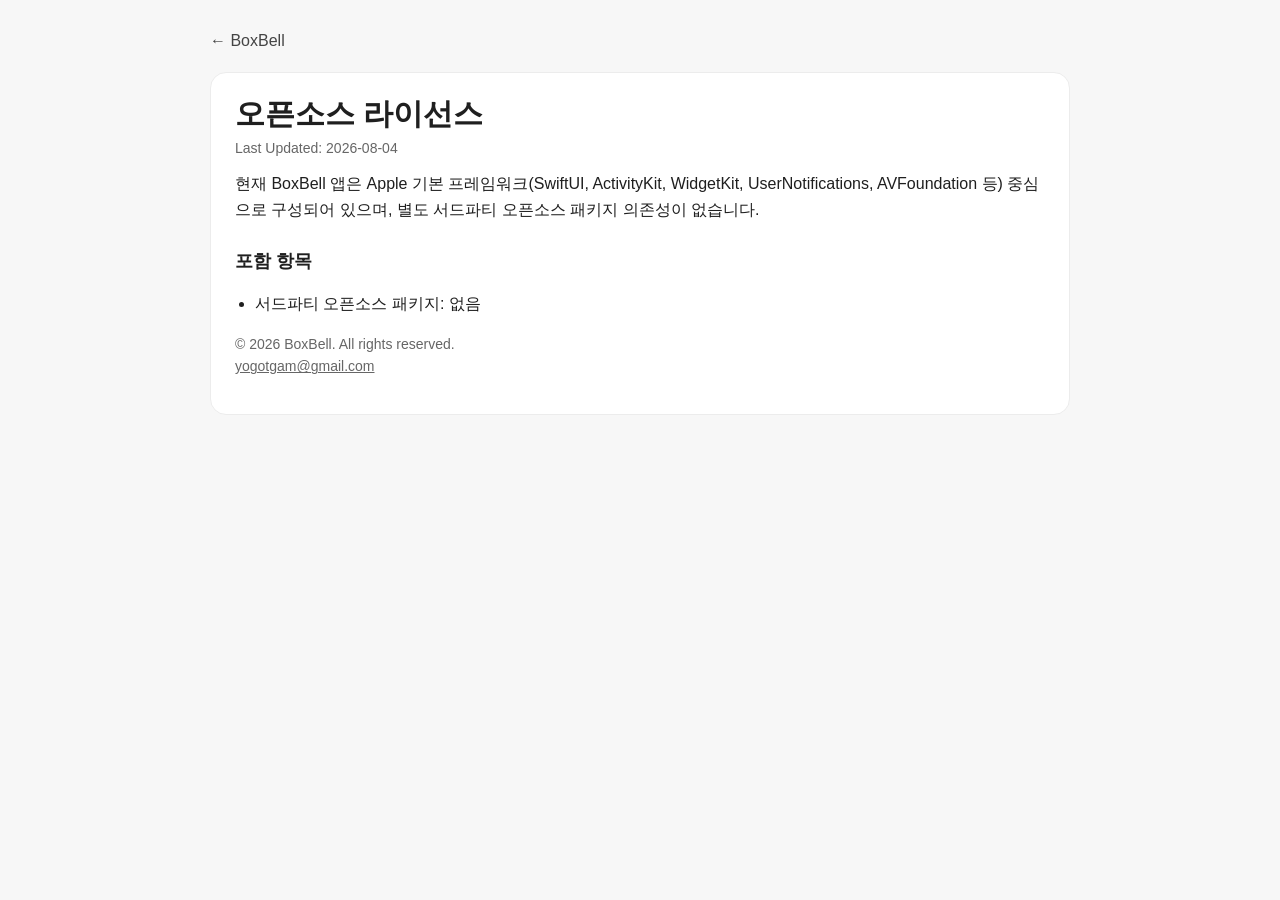
==== docs/licenses.html @ dbd0146c "Restructure BoxBell legal pages" ====
<!doctype html>
<html lang="ko">
<head>
  <meta charset="utf-8">
  <meta name="viewport" content="width=device-width, initial-scale=1">
  <title>오픈소스 라이선스 - BoxBell</title>
  <link rel="stylesheet" href="./styles.css">
</head>
<body>
  <main class="wrap document">
    <div class="top"><a class="back" href="./index.html">← BoxBell</a></div>
    <article class="panel">
      <h1>오픈소스 라이선스</h1>
      <p class="date">Last Updated: 2026-08-04</p>
      <p>현재 BoxBell 앱은 Apple 기본 프레임워크(SwiftUI, ActivityKit, WidgetKit, UserNotifications, AVFoundation 등) 중심으로 구성되어 있으며, 별도 서드파티 오픈소스 패키지 의존성이 없습니다.</p>

      <h2>포함 항목</h2>
      <ul>
        <li>서드파티 오픈소스 패키지: 없음</li>
      </ul>

      <p class="foot">© 2026 BoxBell. All rights reserved.<br><a href="mailto:yogotgam@gmail.com">yogotgam@gmail.com</a></p>
    </article>
  </main>
</body>
</html>
---- docs/styles.css ----
:root {
  color-scheme: light;
  --background: #f7f7f7;
  --surface: #ffffff;
  --text: #1f1f1f;
  --muted: #666666;
  --line: #ececec;
}

body {
  margin: 0;
  background: var(--background);
  color: var(--text);
  font-family: -apple-system, BlinkMacSystemFont, "SF Pro Text", "Noto Sans KR", sans-serif;
  line-height: 1.6;
}

.wrap {
  max-width: 680px;
  margin: 0 auto;
  padding: 40px 20px 60px;
}

.document {
  max-width: 860px;
  padding-top: 28px;
  padding-bottom: 70px;
}

.narrow {
  max-width: 760px;
}

h1 {
  margin: 0 0 8px;
  font-size: 38px;
  line-height: 1.15;
  letter-spacing: 0;
}

.document h1 {
  margin-bottom: 6px;
  font-size: 30px;
}

h2 {
  margin: 0 0 10px;
  color: var(--muted);
  font-size: 15px;
  letter-spacing: 0;
}

.document h2 {
  margin-top: 24px;
  margin-bottom: 8px;
  color: var(--text);
  font-size: 18px;
}

p {
  margin: 0 0 12px;
}

ul {
  padding-left: 20px;
}

a {
  color: inherit;
}

.sub {
  margin: 0 0 28px;
  color: var(--muted);
}

.language-section {
  margin-top: 22px;
}

.card {
  display: flex;
  align-items: center;
  justify-content: space-between;
  padding: 16px 18px;
  margin: 10px 0;
  border: 1px solid var(--line);
  border-radius: 16px;
  background: var(--surface);
  color: inherit;
  text-decoration: none;
}

.card:hover {
  border-color: #d7d7d7;
}

.title {
  font-size: 16px;
  font-weight: 700;
}

.en {
  margin-top: 3px;
  color: #777777;
  font-size: 13px;
}

.top {
  margin-bottom: 18px;
}

.back {
  color: #444444;
  text-decoration: none;
}

.panel {
  padding: 24px;
  border: 1px solid var(--line);
  border-radius: 16px;
  background: var(--surface);
}

.date,
.foot {
  color: var(--muted);
  font-size: 14px;
}

.mail {
  display: inline-block;
  margin-top: 8px;
  font-weight: 700;
}

footer {
  margin-top: 30px;
  color: #888888;
  font-size: 13px;
}
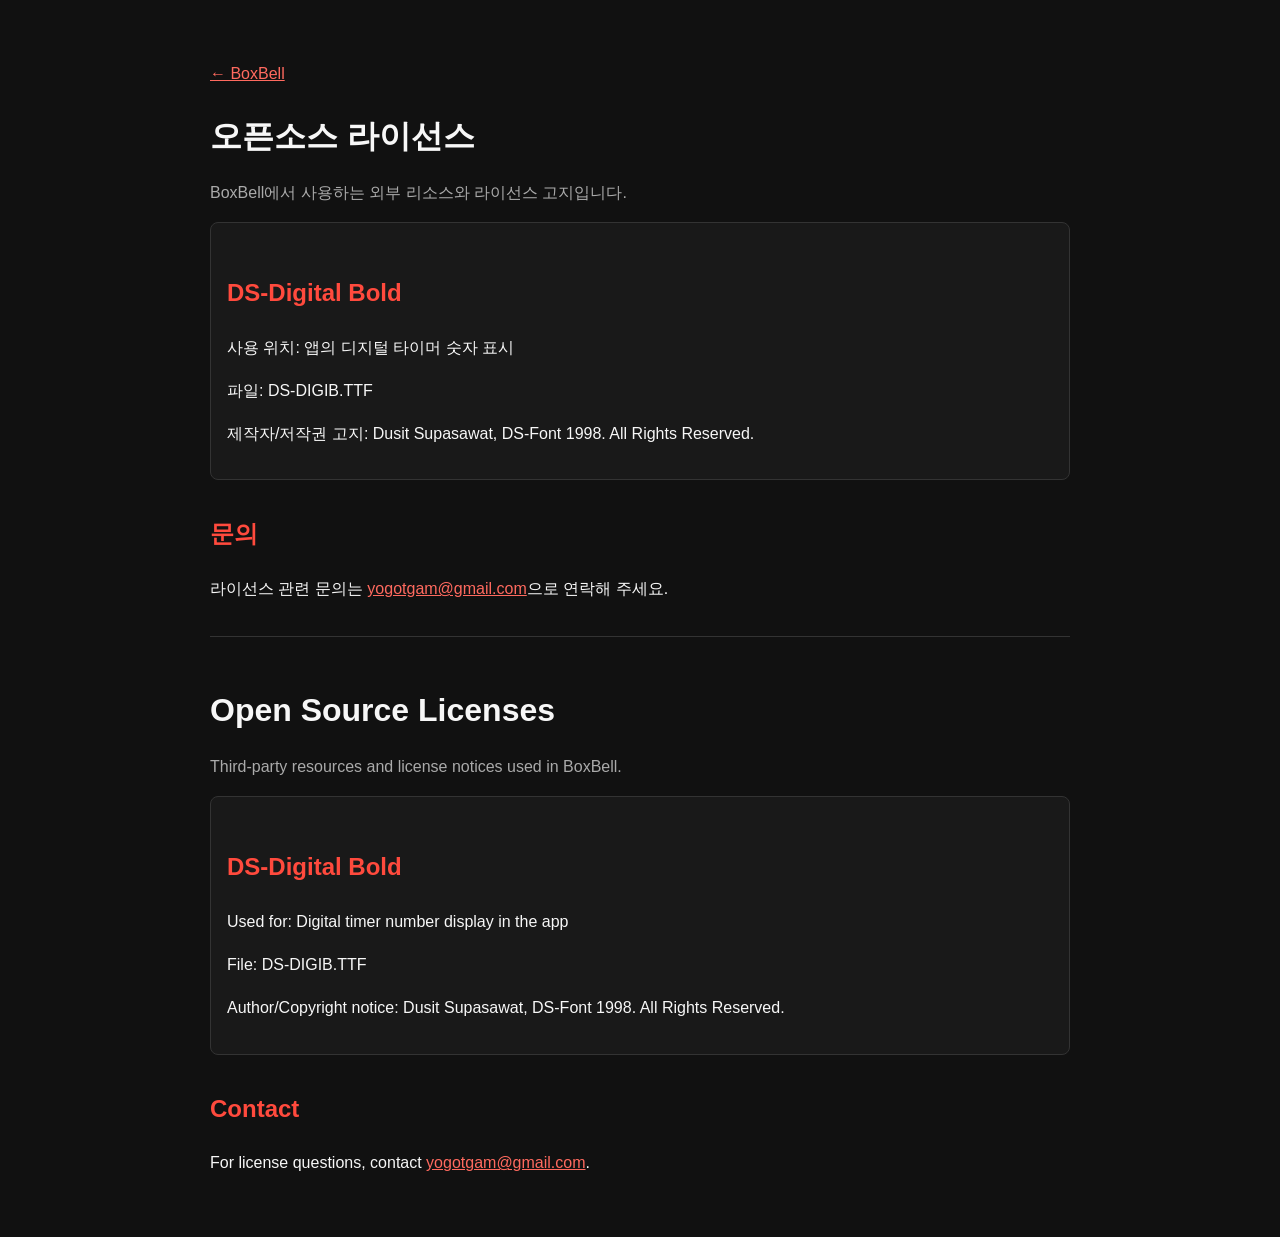
==== commit 867345d2: "Prepare BoxBell for App Store release" ====
--- a/docs/licenses.html
+++ b/docs/licenses.html
@@ -3,24 +3,39 @@
 <head>
   <meta charset="utf-8">
   <meta name="viewport" content="width=device-width, initial-scale=1">
-  <title>오픈소스 라이선스 - BoxBell</title>
-  <link rel="stylesheet" href="./styles.css">
+  <title>BoxBell Open Source Licenses</title>
+  <style>
+    body{margin:0;font-family:-apple-system,BlinkMacSystemFont,"Segoe UI",sans-serif;background:#111;color:#f7f7f7;line-height:1.7}
+    main{max-width:860px;margin:0 auto;padding:44px 22px} h1{margin-bottom:4px} h2{margin-top:34px;color:#ff4a3d}
+    a{color:#ff6a5f}.muted{color:#aaa}.item{border:1px solid #333;border-radius:8px;padding:16px;background:#191919}.block{border-top:1px solid #333;margin-top:34px;padding-top:24px}
+  </style>
 </head>
 <body>
-  <main class="wrap document">
-    <div class="top"><a class="back" href="./index.html">← BoxBell</a></div>
-    <article class="panel">
-      <h1>오픈소스 라이선스</h1>
-      <p class="date">Last Updated: 2026-08-04</p>
-      <p>현재 BoxBell 앱은 Apple 기본 프레임워크(SwiftUI, ActivityKit, WidgetKit, UserNotifications, AVFoundation 등) 중심으로 구성되어 있으며, 별도 서드파티 오픈소스 패키지 의존성이 없습니다.</p>
+<main>
+  <p><a href="index.html">← BoxBell</a></p>
+  <h1>오픈소스 라이선스</h1>
+  <p class="muted">BoxBell에서 사용하는 외부 리소스와 라이선스 고지입니다.</p>
+  <div class="item">
+    <h2>DS-Digital Bold</h2>
+    <p>사용 위치: 앱의 디지털 타이머 숫자 표시</p>
+    <p>파일: DS-DIGIB.TTF</p>
+    <p>제작자/저작권 고지: Dusit Supasawat, DS-Font 1998. All Rights Reserved.</p>
+  </div>
+  <h2>문의</h2>
+  <p>라이선스 관련 문의는 <a href="mailto:yogotgam@gmail.com">yogotgam@gmail.com</a>으로 연락해 주세요.</p>
 
-      <h2>포함 항목</h2>
-      <ul>
-        <li>서드파티 오픈소스 패키지: 없음</li>
-      </ul>
-
-      <p class="foot">© 2026 BoxBell. All rights reserved.<br><a href="mailto:yogotgam@gmail.com">yogotgam@gmail.com</a></p>
-    </article>
-  </main>
+  <div class="block" lang="en">
+    <h1>Open Source Licenses</h1>
+    <p class="muted">Third-party resources and license notices used in BoxBell.</p>
+    <div class="item">
+      <h2>DS-Digital Bold</h2>
+      <p>Used for: Digital timer number display in the app</p>
+      <p>File: DS-DIGIB.TTF</p>
+      <p>Author/Copyright notice: Dusit Supasawat, DS-Font 1998. All Rights Reserved.</p>
+    </div>
+    <h2>Contact</h2>
+    <p>For license questions, contact <a href="mailto:yogotgam@gmail.com">yogotgam@gmail.com</a>.</p>
+  </div>
+</main>
 </body>
 </html>
